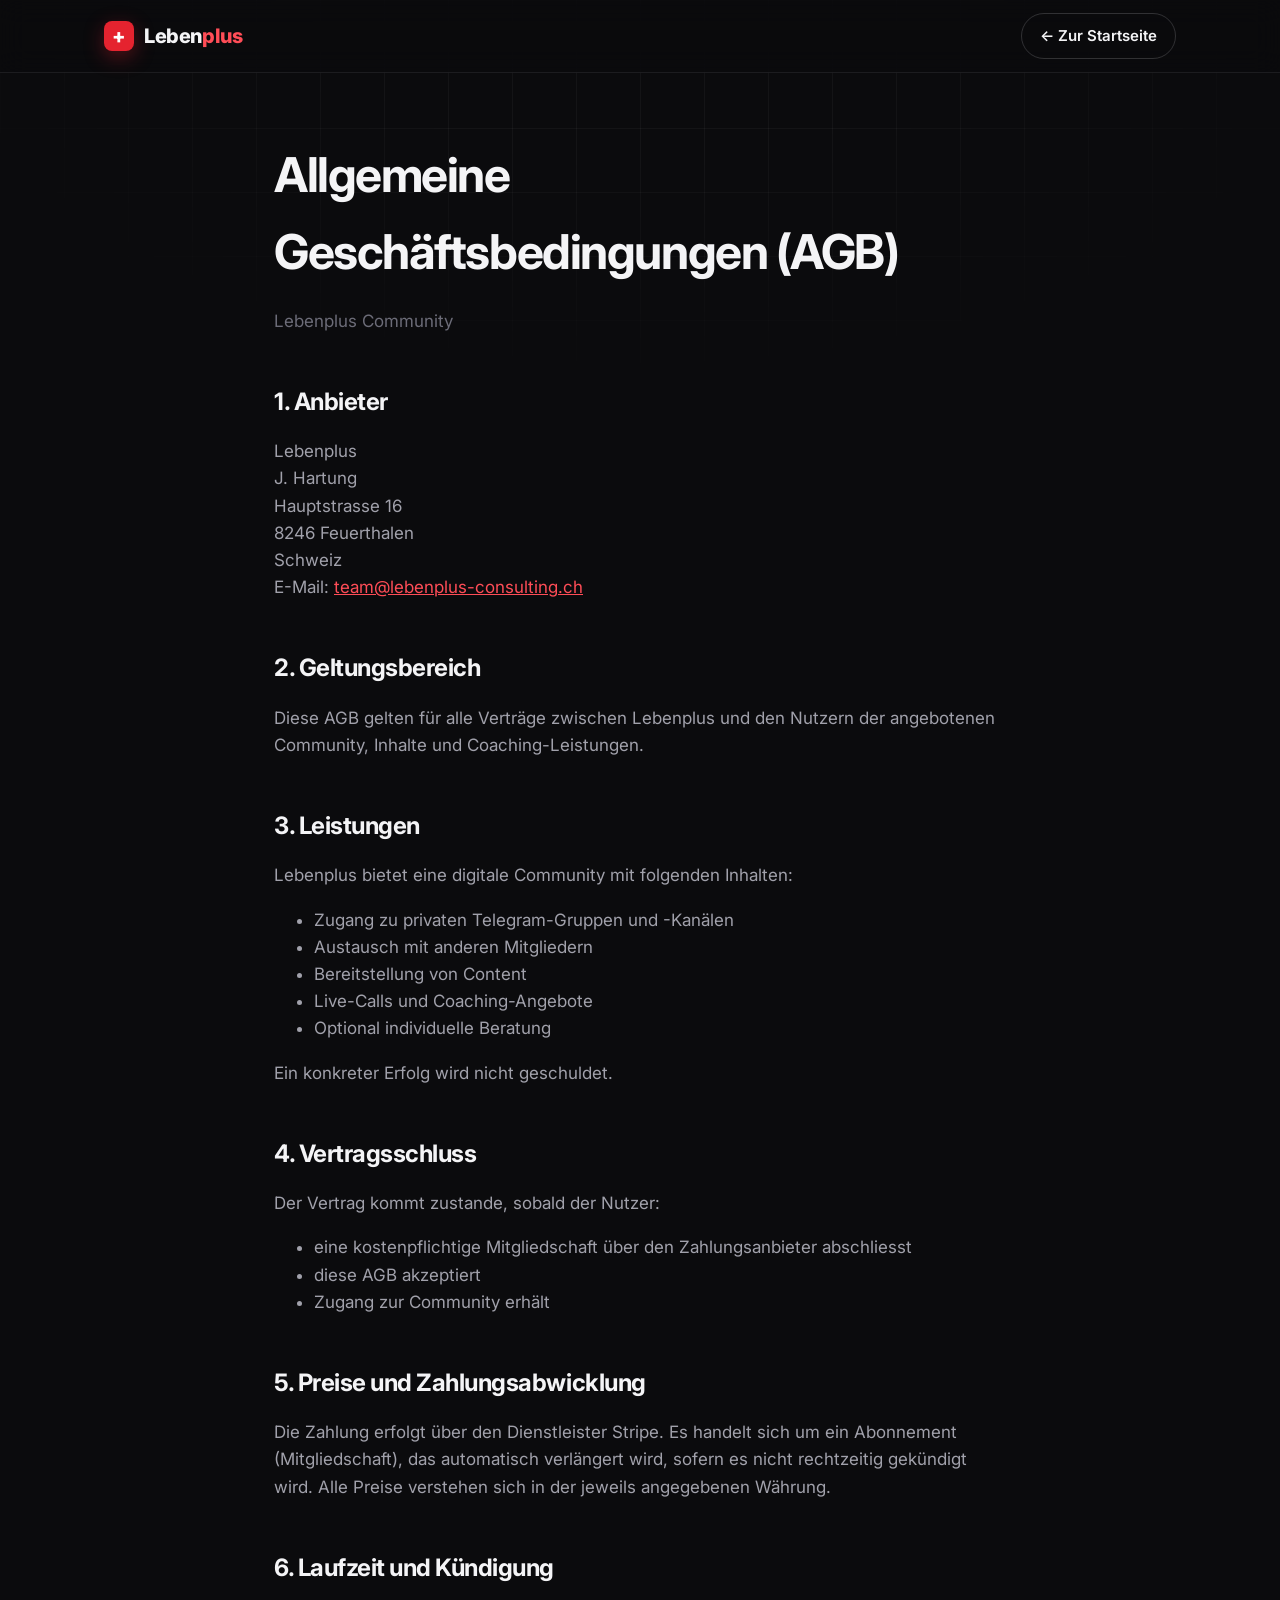
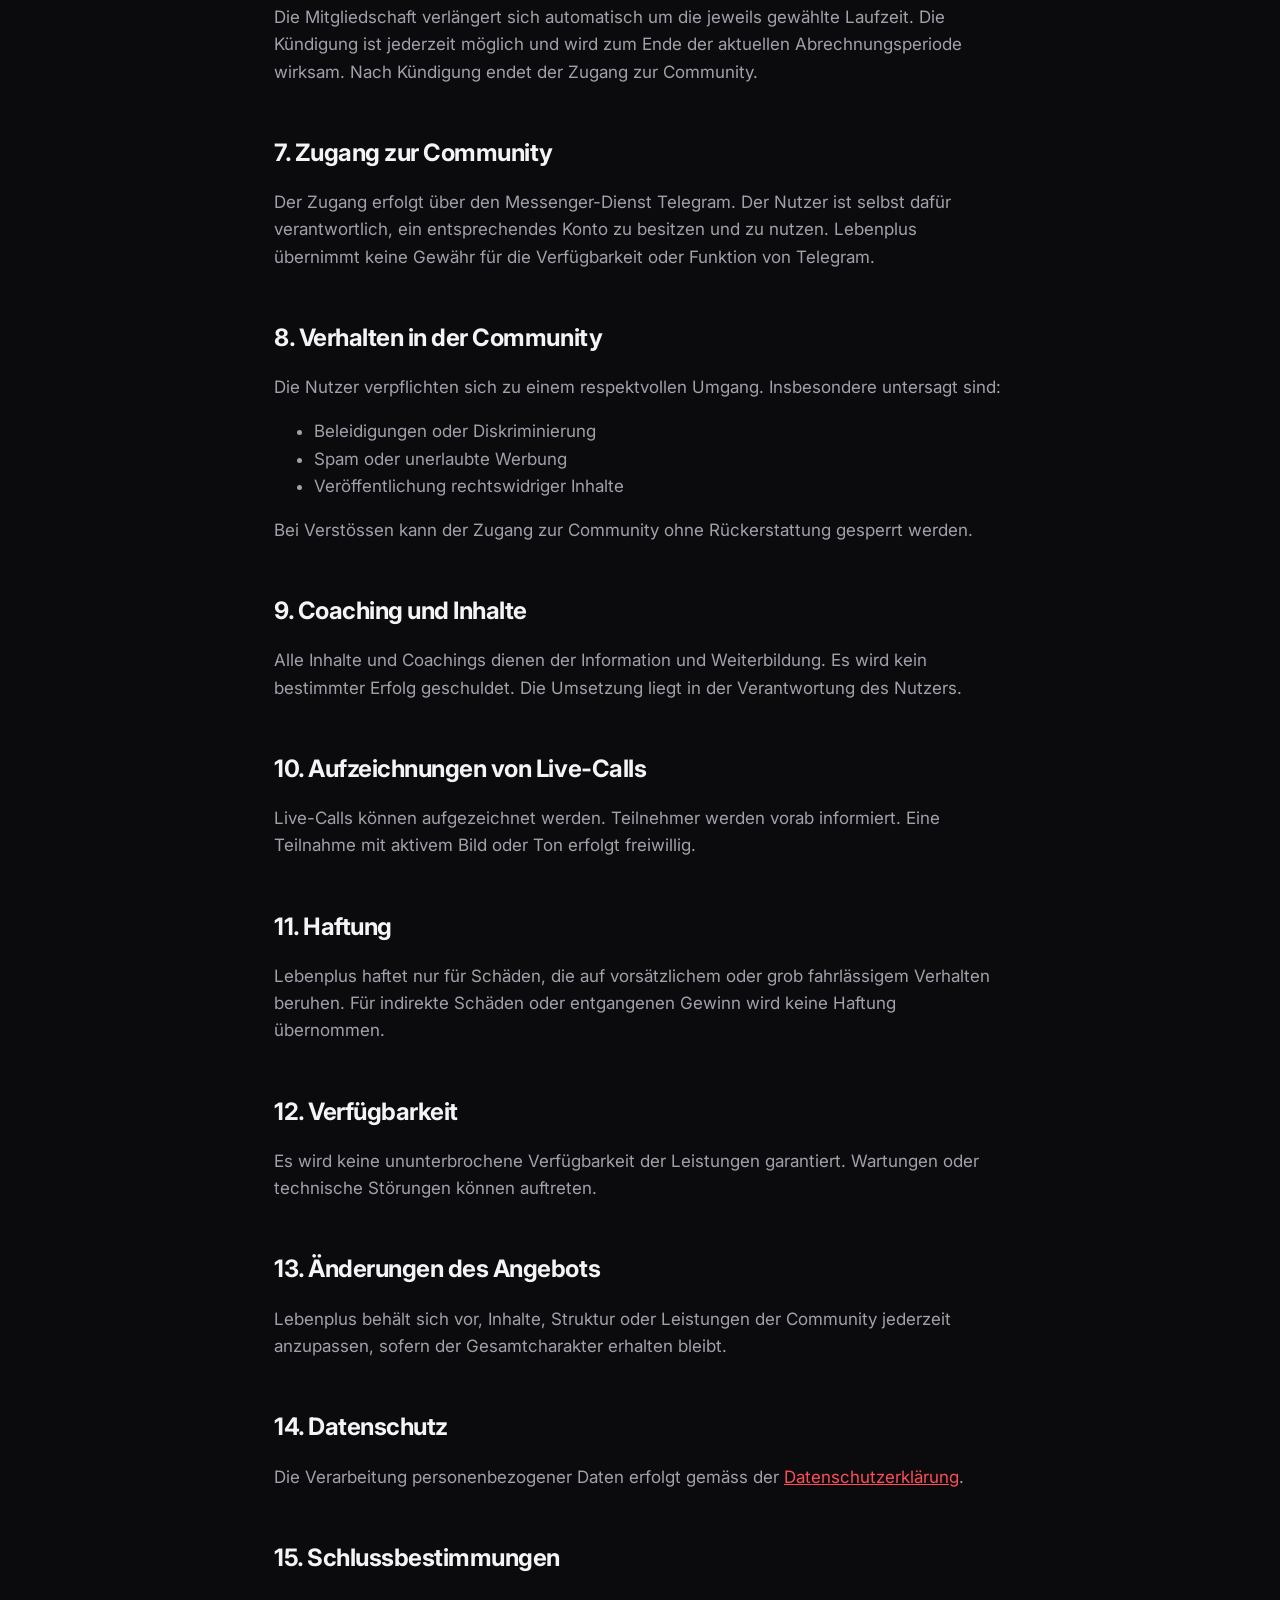
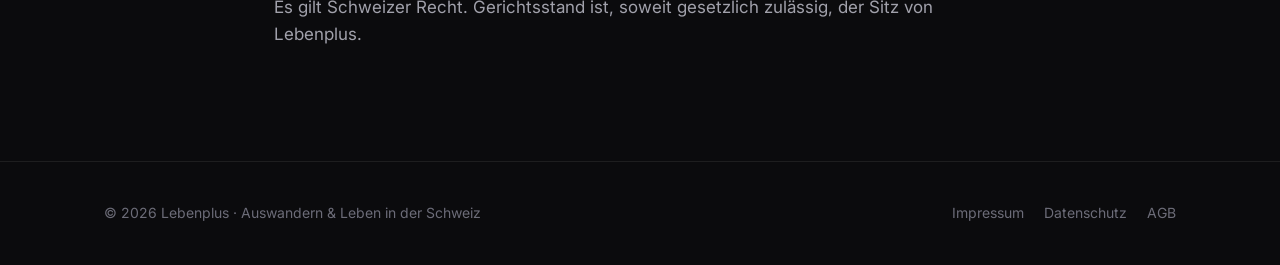
==== agb.html @ 842b08aa "Landingpage Aufnahme-Check neu gestalten: interaktiver und moderner Inhalte 1:1 von der Live-Seite ü" ====
<!doctype html>
<html lang="de">
<head>
  <meta charset="utf-8" />
  <meta name="viewport" content="width=device-width, initial-scale=1" />
  <title>AGB · Lebenplus</title>
  <meta name="robots" content="noindex" />
  <meta name="theme-color" content="#0B0B0D" />
  <link rel="preconnect" href="https://fonts.googleapis.com" />
  <link rel="preconnect" href="https://fonts.gstatic.com" crossorigin />
  <link href="https://fonts.googleapis.com/css2?family=Inter:wght@400;500;600;700;800&display=swap" rel="stylesheet" />
  <link rel="stylesheet" href="styles.css" />
</head>
<body>
  <div class="bg-grid" aria-hidden="true"></div>
  <header class="site-header scrolled">
    <div class="container">
      <a class="brand" href="/" aria-label="Lebenplus Startseite"><span class="brand-mark" aria-hidden="true">+</span><span class="brand-text">Leben<span>plus</span></span></a>
      <a class="btn btn-ghost btn-sm" href="/">← Zur Startseite</a>
    </div>
  </header>
  <main class="legal">
    <div class="container">
      <h1>Allgemeine Geschäftsbedingungen (AGB)</h1>
      <p class="sub">Lebenplus Community</p>

      <h2>1. Anbieter</h2>
      <p>Lebenplus<br />J. Hartung<br />Hauptstrasse 16<br />8246 Feuerthalen<br />Schweiz<br />E-Mail: <a href="mailto:team@lebenplus-consulting.ch">team@lebenplus-consulting.ch</a></p>

      <h2>2. Geltungsbereich</h2>
      <p>Diese AGB gelten für alle Verträge zwischen Lebenplus und den Nutzern der angebotenen Community, Inhalte und Coaching-Leistungen.</p>

      <h2>3. Leistungen</h2>
      <p>Lebenplus bietet eine digitale Community mit folgenden Inhalten:</p>
      <ul><li>Zugang zu privaten Telegram-Gruppen und -Kanälen</li><li>Austausch mit anderen Mitgliedern</li><li>Bereitstellung von Content</li><li>Live-Calls und Coaching-Angebote</li><li>Optional individuelle Beratung</li></ul>
      <p>Ein konkreter Erfolg wird nicht geschuldet.</p>

      <h2>4. Vertragsschluss</h2>
      <p>Der Vertrag kommt zustande, sobald der Nutzer:</p>
      <ul><li>eine kostenpflichtige Mitgliedschaft über den Zahlungsanbieter abschliesst</li><li>diese AGB akzeptiert</li><li>Zugang zur Community erhält</li></ul>

      <h2>5. Preise und Zahlungsabwicklung</h2>
      <p>Die Zahlung erfolgt über den Dienstleister Stripe. Es handelt sich um ein Abonnement (Mitgliedschaft), das automatisch verlängert wird, sofern es nicht rechtzeitig gekündigt wird. Alle Preise verstehen sich in der jeweils angegebenen Währung.</p>

      <h2>6. Laufzeit und Kündigung</h2>
      <p>Die Mitgliedschaft verlängert sich automatisch um die jeweils gewählte Laufzeit. Die Kündigung ist jederzeit möglich und wird zum Ende der aktuellen Abrechnungsperiode wirksam. Nach Kündigung endet der Zugang zur Community.</p>

      <h2>7. Zugang zur Community</h2>
      <p>Der Zugang erfolgt über den Messenger-Dienst Telegram. Der Nutzer ist selbst dafür verantwortlich, ein entsprechendes Konto zu besitzen und zu nutzen. Lebenplus übernimmt keine Gewähr für die Verfügbarkeit oder Funktion von Telegram.</p>

      <h2>8. Verhalten in der Community</h2>
      <p>Die Nutzer verpflichten sich zu einem respektvollen Umgang. Insbesondere untersagt sind:</p>
      <ul><li>Beleidigungen oder Diskriminierung</li><li>Spam oder unerlaubte Werbung</li><li>Veröffentlichung rechtswidriger Inhalte</li></ul>
      <p>Bei Verstössen kann der Zugang zur Community ohne Rückerstattung gesperrt werden.</p>

      <h2>9. Coaching und Inhalte</h2>
      <p>Alle Inhalte und Coachings dienen der Information und Weiterbildung. Es wird kein bestimmter Erfolg geschuldet. Die Umsetzung liegt in der Verantwortung des Nutzers.</p>

      <h2>10. Aufzeichnungen von Live-Calls</h2>
      <p>Live-Calls können aufgezeichnet werden. Teilnehmer werden vorab informiert. Eine Teilnahme mit aktivem Bild oder Ton erfolgt freiwillig.</p>

      <h2>11. Haftung</h2>
      <p>Lebenplus haftet nur für Schäden, die auf vorsätzlichem oder grob fahrlässigem Verhalten beruhen. Für indirekte Schäden oder entgangenen Gewinn wird keine Haftung übernommen.</p>

      <h2>12. Verfügbarkeit</h2>
      <p>Es wird keine ununterbrochene Verfügbarkeit der Leistungen garantiert. Wartungen oder technische Störungen können auftreten.</p>

      <h2>13. Änderungen des Angebots</h2>
      <p>Lebenplus behält sich vor, Inhalte, Struktur oder Leistungen der Community jederzeit anzupassen, sofern der Gesamtcharakter erhalten bleibt.</p>

      <h2>14. Datenschutz</h2>
      <p>Die Verarbeitung personenbezogener Daten erfolgt gemäss der <a href="datenschutz.html">Datenschutzerklärung</a>.</p>

      <h2>15. Schlussbestimmungen</h2>
      <p>Es gilt Schweizer Recht. Gerichtsstand ist, soweit gesetzlich zulässig, der Sitz von Lebenplus.</p>
    </div>
  </main>
  <footer class="site-footer">
    <div class="container">
      <span>© 2026 Lebenplus · Auswandern &amp; Leben in der Schweiz</span>
      <nav><a href="impressum.html">Impressum</a><a href="datenschutz.html">Datenschutz</a><a href="agb.html">AGB</a></nav>
    </div>
  </footer>
</body>
</html>
---- styles.css ----
/* ==========================================================
   Lebenplus – Aufnahme-Check
   Dunkles Design, Schweizer Rot als Akzent
   ========================================================== */

:root {
  --bg: #0b0b0d;
  --bg-2: #111115;
  --surface: #16161b;
  --surface-2: #1d1d24;
  --line: rgba(255, 255, 255, 0.08);
  --line-strong: rgba(255, 255, 255, 0.16);
  --text: #f4f4f6;
  --muted: #a1a1ab;
  --dim: #6c6c78;
  --red: #e5232f;
  --red-soft: #ff4d57;
  --red-glow: rgba(229, 35, 47, 0.35);
  --green: #3ecf8e;
  --amber: #f5b544;
  --radius: 20px;
  --radius-sm: 12px;
  --ease: cubic-bezier(0.22, 1, 0.36, 1);
  --maxw: 1120px;
}

*,
*::before,
*::after { box-sizing: border-box; }

html { scroll-behavior: smooth; -webkit-text-size-adjust: 100%; }

body {
  margin: 0;
  background: var(--bg);
  color: var(--text);
  font-family: "Inter", system-ui, -apple-system, "Segoe UI", sans-serif;
  font-size: 17px;
  line-height: 1.6;
  -webkit-font-smoothing: antialiased;
  overflow-x: hidden;
}

img { max-width: 100%; display: block; }
a { color: inherit; }
button { font: inherit; color: inherit; }

::selection { background: var(--red); color: #fff; }

:focus-visible {
  outline: 2px solid var(--red-soft);
  outline-offset: 3px;
  border-radius: 6px;
}

.container {
  width: 100%;
  max-width: var(--maxw);
  margin: 0 auto;
  padding: 0 24px;
}

/* ---------- Hintergrund-Raster + Rauschen ---------- */
.bg-grid {
  position: fixed;
  inset: 0;
  z-index: -2;
  background-image:
    linear-gradient(var(--line) 1px, transparent 1px),
    linear-gradient(90deg, var(--line) 1px, transparent 1px);
  background-size: 64px 64px;
  mask-image: radial-gradient(ellipse 80% 60% at 50% 0%, #000 30%, transparent 75%);
  -webkit-mask-image: radial-gradient(ellipse 80% 60% at 50% 0%, #000 30%, transparent 75%);
  opacity: 0.5;
  pointer-events: none;
}

/* ---------- Scroll-Fortschritt ---------- */
.scroll-progress {
  position: fixed;
  top: 0;
  left: 0;
  height: 3px;
  width: 100%;
  transform-origin: 0 50%;
  transform: scaleX(0);
  background: linear-gradient(90deg, var(--red), var(--red-soft));
  box-shadow: 0 0 12px var(--red-glow);
  z-index: 100;
}

/* ---------- Header ---------- */
.site-header {
  position: sticky;
  top: 0;
  z-index: 50;
  transition: background 0.3s var(--ease), border-color 0.3s var(--ease);
  border-bottom: 1px solid transparent;
}
.site-header.scrolled {
  background: rgba(11, 11, 13, 0.72);
  backdrop-filter: blur(14px) saturate(140%);
  -webkit-backdrop-filter: blur(14px) saturate(140%);
  border-bottom-color: var(--line);
}
.site-header .container {
  display: flex;
  align-items: center;
  justify-content: space-between;
  height: 72px;
  gap: 16px;
}

.brand {
  display: inline-flex;
  align-items: center;
  gap: 10px;
  text-decoration: none;
  font-weight: 800;
  font-size: 20px;
  letter-spacing: -0.02em;
}
.brand img { height: 28px; width: auto; }
.brand-mark {
  display: inline-grid;
  place-items: center;
  width: 30px;
  height: 30px;
  border-radius: 8px;
  background: var(--red);
  color: #fff;
  font-size: 20px;
  line-height: 1;
  box-shadow: 0 6px 20px var(--red-glow);
}
.brand-text span { color: var(--red-soft); }

/* ---------- Buttons ---------- */
.btn {
  --mx: 50%;
  --my: 50%;
  position: relative;
  display: inline-flex;
  align-items: center;
  justify-content: center;
  gap: 10px;
  padding: 14px 24px;
  border-radius: 999px;
  border: 1px solid transparent;
  font-weight: 600;
  font-size: 16px;
  text-decoration: none;
  cursor: pointer;
  white-space: nowrap;
  overflow: hidden;
  isolation: isolate;
  transition: transform 0.25s var(--ease), box-shadow 0.25s var(--ease),
    background 0.25s var(--ease), border-color 0.25s var(--ease);
}
.btn .arrow { transition: transform 0.3s var(--ease); }
.btn:hover .arrow { transform: translateX(4px); }
.btn:active { transform: scale(0.97); }

.btn-primary {
  background: var(--red);
  color: #fff;
  box-shadow: 0 8px 30px -8px var(--red-glow), inset 0 1px 0 rgba(255, 255, 255, 0.2);
}
.btn-primary::before {
  content: "";
  position: absolute;
  inset: 0;
  z-index: -1;
  background: radial-gradient(160px circle at var(--mx) var(--my), rgba(255, 255, 255, 0.35), transparent 60%);
  opacity: 0;
  transition: opacity 0.3s var(--ease);
}
.btn-primary:hover { box-shadow: 0 14px 40px -8px var(--red-glow), inset 0 1px 0 rgba(255, 255, 255, 0.25); }
.btn-primary:hover::before { opacity: 1; }

.btn-ghost {
  background: transparent;
  border-color: var(--line-strong);
}
.btn-ghost:hover { border-color: var(--text); background: rgba(255, 255, 255, 0.04); }

.btn-sm { padding: 10px 18px; font-size: 15px; }
.btn-lg { padding: 18px 32px; font-size: 17px; }

.btn[disabled] {
  opacity: 0.4;
  cursor: not-allowed;
  box-shadow: none;
}

/* ---------- Hero ---------- */
.hero {
  position: relative;
  padding: 72px 0 96px;
  overflow-x: clip;
}
.hero-glow {
  position: absolute;
  z-index: -1;
  width: 720px;
  height: 720px;
  left: 50%;
  top: -260px;
  transform: translate(-50%, 0);
  background: radial-gradient(circle, var(--red-glow), transparent 65%);
  filter: blur(20px);
  pointer-events: none;
  transition: transform 0.6s var(--ease);
}
.hero-inner {
  display: grid;
  grid-template-columns: 1.25fr 1fr;
  gap: 56px;
  align-items: center;
}

.eyebrow {
  display: inline-flex;
  align-items: center;
  gap: 10px;
  padding: 6px 14px 6px 8px;
  border: 1px solid var(--line-strong);
  border-radius: 999px;
  font-size: 14px;
  color: var(--muted);
  background: rgba(255, 255, 255, 0.03);
}
.eyebrow .dot {
  position: relative;
  width: 8px;
  height: 8px;
  margin-left: 4px;
  border-radius: 50%;
  background: var(--red);
}
.eyebrow .dot::after {
  content: "";
  position: absolute;
  inset: 0;
  border-radius: 50%;
  background: var(--red);
  animation: ping 2s var(--ease) infinite;
}
@keyframes ping {
  0% { transform: scale(1); opacity: 0.8; }
  80%, 100% { transform: scale(3); opacity: 0; }
}

.hero h1 {
  margin: 24px 0 20px;
  font-size: clamp(40px, 6.2vw, 76px);
  line-height: 1.02;
  letter-spacing: -0.035em;
  font-weight: 800;
}
.hero h1 .line { display: block; overflow: hidden; padding-bottom: 0.06em; }
.hero h1 .line > span {
  display: inline-block;
  transform: translateY(105%);
  animation: rise 1s var(--ease) forwards;
}
.hero h1 .line:nth-child(2) > span { animation-delay: 0.12s; }
.hero h1 .accent {
  background: linear-gradient(100deg, var(--red-soft), var(--red) 40%, #ff8a7a);
  -webkit-background-clip: text;
  background-clip: text;
  color: transparent;
}
@keyframes rise { to { transform: translateY(0); } }

.hero-lead {
  max-width: 560px;
  margin: 0 0 32px;
  color: var(--muted);
  font-size: 19px;
}
.hero-lead strong { color: var(--text); font-weight: 600; }

.hero-cta {
  display: flex;
  flex-wrap: wrap;
  align-items: center;
  gap: 16px 24px;
}
.hero-meta {
  display: flex;
  flex-wrap: wrap;
  gap: 6px 14px;
  color: var(--dim);
  font-size: 14px;
}
.hero-meta span { display: inline-flex; align-items: center; gap: 6px; }
.hero-meta span + span::before {
  content: "";
  width: 4px;
  height: 4px;
  border-radius: 50%;
  background: var(--dim);
  margin-right: 8px;
}

/* Hero-Karte: Fortschritt Tag 1 → 90 */
.journey-card {
  position: relative;
  padding: 28px;
  border-radius: 28px;
  background: linear-gradient(180deg, rgba(255, 255, 255, 0.06), rgba(255, 255, 255, 0.02));
  border: 1px solid var(--line-strong);
  box-shadow: 0 30px 80px -30px rgba(0, 0, 0, 0.8);
  transform-style: preserve-3d;
  transition: transform 0.5s var(--ease);
  will-change: transform;
}
.journey-card::before {
  content: "";
  position: absolute;
  inset: -1px;
  border-radius: inherit;
  padding: 1px;
  background: linear-gradient(140deg, var(--red-soft), transparent 40%, transparent 70%, rgba(255, 255, 255, 0.3));
  -webkit-mask: linear-gradient(#000 0 0) content-box, linear-gradient(#000 0 0);
  -webkit-mask-composite: xor;
  mask-composite: exclude;
  pointer-events: none;
}
.journey-head {
  display: flex;
  justify-content: space-between;
  align-items: baseline;
  margin-bottom: 20px;
}
.journey-label { color: var(--muted); font-size: 14px; }
.journey-day {
  font-size: 56px;
  font-weight: 800;
  letter-spacing: -0.04em;
  line-height: 1;
  font-variant-numeric: tabular-nums;
}
.journey-day small { font-size: 18px; color: var(--dim); font-weight: 600; margin-left: 4px; }

.journey-bar {
  position: relative;
  height: 8px;
  border-radius: 99px;
  background: rgba(255, 255, 255, 0.08);
  overflow: hidden;
  margin-bottom: 22px;
}
.journey-bar span {
  position: absolute;
  inset: 0;
  transform-origin: 0 50%;
  transform: scaleX(0);
  background: linear-gradient(90deg, var(--red), var(--red-soft));
  border-radius: inherit;
}

.journey-list { list-style: none; margin: 0; padding: 0; display: grid; gap: 10px; }
.journey-list li {
  display: flex;
  align-items: center;
  gap: 12px;
  padding: 12px 14px;
  border-radius: 14px;
  background: rgba(255, 255, 255, 0.03);
  border: 1px solid var(--line);
  color: var(--muted);
  transition: color 0.4s var(--ease), background 0.4s var(--ease), border-color 0.4s var(--ease);
}
.journey-list .check {
  flex: none;
  display: grid;
  place-items: center;
  width: 24px;
  height: 24px;
  border-radius: 50%;
  border: 1.5px solid var(--line-strong);
  transition: all 0.4s var(--ease);
}
.journey-list .check svg { width: 13px; height: 13px; opacity: 0; transform: scale(0.4); transition: all 0.4s var(--ease); }
.journey-list li.done { color: var(--text); background: rgba(62, 207, 142, 0.06); border-color: rgba(62, 207, 142, 0.25); }
.journey-list li.done .check { background: var(--green); border-color: var(--green); color: #0b0b0d; }
.journey-list li.done .check svg { opacity: 1; transform: scale(1); }
.journey-list .tag { margin-left: auto; font-size: 12px; color: var(--dim); font-variant-numeric: tabular-nums; }

/* ---------- Laufband ---------- */
.marquee {
  border-top: 1px solid var(--line);
  border-bottom: 1px solid var(--line);
  background: var(--bg-2);
  overflow: hidden;
  padding: 18px 0;
  mask-image: linear-gradient(90deg, transparent, #000 10%, #000 90%, transparent);
  -webkit-mask-image: linear-gradient(90deg, transparent, #000 10%, #000 90%, transparent);
}
.marquee-track {
  display: flex;
  width: max-content;
  gap: 48px;
  animation: marquee 32s linear infinite;
}
.marquee:hover .marquee-track { animation-play-state: paused; }
.marquee-item {
  display: inline-flex;
  align-items: center;
  gap: 48px;
  font-size: 22px;
  font-weight: 700;
  letter-spacing: -0.01em;
  color: var(--muted);
  white-space: nowrap;
}
.marquee-item::after { content: "+"; color: var(--red); font-weight: 800; }
@keyframes marquee { to { transform: translateX(-50%); } }

/* ---------- Sektionen ---------- */
section { position: relative; }
.section { padding: 112px 0; }
.section-alt { background: var(--bg-2); border-top: 1px solid var(--line); border-bottom: 1px solid var(--line); }

.section-head { max-width: 720px; margin-bottom: 56px; }
.section-kicker {
  display: inline-block;
  margin-bottom: 14px;
  font-size: 13px;
  font-weight: 700;
  letter-spacing: 0.14em;
  text-transform: uppercase;
  color: var(--red-soft);
}
.section h2 {
  margin: 0 0 16px;
  font-size: clamp(32px, 4.4vw, 52px);
  line-height: 1.08;
  letter-spacing: -0.03em;
  font-weight: 800;
}
.section-lead { margin: 0; color: var(--muted); font-size: 19px; }

/* ---------- Reveal beim Scrollen ---------- */
.reveal {
  opacity: 0;
  transform: translateY(28px);
  transition: opacity 0.9s var(--ease), transform 0.9s var(--ease);
  transition-delay: var(--d, 0s);
}
.reveal.in { opacity: 1; transform: none; }

/* ---------- Spotlight-Karten ---------- */
.card {
  --mx: 50%;
  --my: 50%;
  position: relative;
  padding: 32px;
  border-radius: var(--radius);
  background: var(--surface);
  border: 1px solid var(--line);
  overflow: hidden;
  transition: transform 0.4s var(--ease), border-color 0.4s var(--ease), box-shadow 0.4s var(--ease);
}
.card::before {
  content: "";
  position: absolute;
  inset: 0;
  background: radial-gradient(420px circle at var(--mx) var(--my), rgba(255, 255, 255, 0.07), transparent 45%);
  opacity: 0;
  transition: opacity 0.4s var(--ease);
  pointer-events: none;
}
.card:hover { border-color: var(--line-strong); transform: translateY(-4px); box-shadow: 0 24px 60px -30px rgba(0, 0, 0, 0.9); }
.card:hover::before { opacity: 1; }
.card h3 { margin: 0 0 12px; font-size: 22px; letter-spacing: -0.02em; }
.card p { margin: 0; color: var(--muted); }

/* Wen wir ablehnen */
.fit-grid { display: grid; grid-template-columns: 1fr 1fr; gap: 20px; }
.fit-card h3 { display: flex; align-items: center; gap: 12px; margin-bottom: 20px; }
.fit-icon {
  display: grid;
  place-items: center;
  width: 36px;
  height: 36px;
  border-radius: 10px;
  flex: none;
}
.fit-icon svg { width: 18px; height: 18px; }
.fit-yes .fit-icon { background: rgba(62, 207, 142, 0.12); color: var(--green); }
.fit-no .fit-icon { background: rgba(229, 35, 47, 0.12); color: var(--red-soft); }
.fit-yes:hover { border-color: rgba(62, 207, 142, 0.35); }
.fit-no:hover { border-color: rgba(229, 35, 47, 0.4); }

.fit-list { list-style: none; margin: 0; padding: 0; display: grid; gap: 4px; }
.fit-list li {
  position: relative;
  padding: 12px 12px 12px 34px;
  border-radius: 10px;
  color: var(--muted);
  transition: background 0.25s var(--ease), color 0.25s var(--ease), transform 0.25s var(--ease);
}
.fit-list li::before {
  content: "";
  position: absolute;
  left: 12px;
  top: 21px;
  width: 8px;
  height: 8px;
  border-radius: 50%;
}
.fit-yes .fit-list li::before { background: var(--green); }
.fit-no .fit-list li::before { background: var(--red); }
.fit-list li:hover { background: rgba(255, 255, 255, 0.04); color: var(--text); transform: translateX(4px); }

.note {
  margin-top: 28px;
  padding: 22px 26px;
  border-left: 3px solid var(--red);
  background: linear-gradient(90deg, rgba(229, 35, 47, 0.08), transparent);
  border-radius: 0 var(--radius-sm) var(--radius-sm) 0;
  color: var(--muted);
}
.note strong { color: var(--text); }

/* Kriterien A/B/C */
.criteria-grid { display: grid; grid-template-columns: repeat(3, 1fr); gap: 20px; }
.crit-letter {
  display: inline-grid;
  place-items: center;
  width: 56px;
  height: 56px;
  margin-bottom: 22px;
  border-radius: 16px;
  font-size: 26px;
  font-weight: 800;
  background: var(--surface-2);
  border: 1px solid var(--line-strong);
  transition: background 0.4s var(--ease), color 0.4s var(--ease), transform 0.5s var(--ease), box-shadow 0.4s var(--ease);
}
.card:hover .crit-letter {
  background: var(--red);
  border-color: var(--red);
  transform: rotate(-6deg) scale(1.06);
  box-shadow: 0 10px 30px -6px var(--red-glow);
}

.verdicts {
  display: grid;
  grid-template-columns: repeat(3, 1fr);
  gap: 14px;
  margin-top: 28px;
}
.verdict {
  display: flex;
  gap: 14px;
  align-items: flex-start;
  padding: 20px;
  border-radius: var(--radius-sm);
  border: 1px solid var(--line);
  background: rgba(255, 255, 255, 0.02);
  transition: border-color 0.3s var(--ease), background 0.3s var(--ease);
}
.verdict:hover { background: rgba(255, 255, 255, 0.04); }
.verdict .light {
  flex: none;
  width: 12px;
  height: 12px;
  margin-top: 7px;
  border-radius: 50%;
  box-shadow: 0 0 0 4px rgba(255, 255, 255, 0.04);
}
.verdict strong { display: block; color: var(--text); margin-bottom: 2px; }
.verdict span { color: var(--muted); font-size: 15px; }
.v-green .light { background: var(--green); box-shadow: 0 0 14px rgba(62, 207, 142, 0.6); }
.v-amber .light { background: var(--amber); box-shadow: 0 0 14px rgba(245, 181, 68, 0.6); }
.v-red .light { background: var(--red); box-shadow: 0 0 14px var(--red-glow); }
.v-green:hover { border-color: rgba(62, 207, 142, 0.4); }
.v-amber:hover { border-color: rgba(245, 181, 68, 0.4); }
.v-red:hover { border-color: rgba(229, 35, 47, 0.4); }

/* Phasen-Zeitleiste */
.timeline {
  position: relative;
  display: grid;
  gap: 24px;
  padding-left: 56px;
}
.timeline-rail {
  position: absolute;
  left: 19px;
  top: 8px;
  bottom: 8px;
  width: 2px;
  background: var(--line-strong);
  border-radius: 2px;
}
.timeline-rail span {
  position: absolute;
  inset: 0;
  transform-origin: 50% 0;
  transform: scaleY(0);
  background: linear-gradient(180deg, var(--red-soft), var(--red));
  box-shadow: 0 0 14px var(--red-glow);
  border-radius: inherit;
}
.phase { position: relative; }
.phase-node {
  position: absolute;
  left: -56px;
  top: 28px;
  display: grid;
  place-items: center;
  width: 40px;
  height: 40px;
  border-radius: 50%;
  background: var(--bg);
  border: 2px solid var(--line-strong);
  font-weight: 800;
  font-size: 15px;
  color: var(--muted);
  transition: all 0.5s var(--ease);
  z-index: 1;
}
.phase.active .phase-node {
  border-color: var(--red);
  background: var(--red);
  color: #fff;
  box-shadow: 0 0 0 6px rgba(229, 35, 47, 0.15), 0 0 24px var(--red-glow);
}
.phase-toggle {
  display: flex;
  width: 100%;
  align-items: center;
  gap: 16px;
  padding: 0;
  background: none;
  border: 0;
  text-align: left;
  cursor: pointer;
}
.phase-titles { flex: 1; }
.phase-titles h3 { margin: 0 0 4px; }
.phase-titles p { font-size: 16px; }
.phase-days {
  flex: none;
  padding: 6px 12px;
  border-radius: 999px;
  border: 1px solid var(--line-strong);
  font-size: 13px;
  font-weight: 600;
  color: var(--muted);
  font-variant-numeric: tabular-nums;
}
.phase-chevron {
  flex: none;
  width: 36px;
  height: 36px;
  display: grid;
  place-items: center;
  border-radius: 50%;
  background: var(--surface-2);
  transition: transform 0.4s var(--ease), background 0.3s var(--ease);
}
.phase-chevron svg { width: 16px; height: 16px; }
.phase.open .phase-chevron { transform: rotate(180deg); background: var(--red); }

.phase-body {
  display: grid;
  grid-template-rows: 0fr;
  transition: grid-template-rows 0.5s var(--ease);
}
.phase.open .phase-body { grid-template-rows: 1fr; }
.phase-body > div { overflow: hidden; }
.phase-items {
  list-style: none;
  margin: 0;
  padding: 24px 0 0;
  display: grid;
  grid-template-columns: 1fr 1fr;
  gap: 12px;
}
.phase-items li {
  padding: 16px 18px;
  border-radius: 14px;
  background: rgba(255, 255, 255, 0.03);
  border: 1px solid var(--line);
  color: var(--muted);
  font-size: 15px;
  transition: border-color 0.3s var(--ease), transform 0.3s var(--ease);
}
.phase-items li:hover { border-color: var(--line-strong); transform: translateY(-2px); }
.phase-items strong { display: block; color: var(--text); font-size: 16px; margin-bottom: 4px; }

.included {
  display: grid;
  grid-template-columns: repeat(4, 1fr);
  gap: 16px;
  margin-top: 56px;
}
.inc {
  padding: 24px;
  border-radius: var(--radius);
  background: var(--surface);
  border: 1px solid var(--line);
  transition: transform 0.4s var(--ease), border-color 0.4s var(--ease);
}
.inc:hover { transform: translateY(-4px); border-color: var(--line-strong); }
.inc-num {
  font-size: 44px;
  font-weight: 800;
  letter-spacing: -0.04em;
  line-height: 1;
  margin-bottom: 8px;
  font-variant-numeric: tabular-nums;
}
.inc-num.icon { color: var(--red-soft); }
.inc-num svg { width: 40px; height: 40px; }
.inc p { margin: 0; color: var(--muted); font-size: 15px; }
.inc strong { color: var(--text); }

.guarantee {
  position: relative;
  display: grid;
  grid-template-columns: auto 1fr;
  gap: 28px;
  align-items: center;
  margin-top: 24px;
  padding: 36px;
  border-radius: var(--radius);
  background:
    radial-gradient(600px circle at 0% 0%, rgba(229, 35, 47, 0.18), transparent 55%),
    var(--surface);
  border: 1px solid rgba(229, 35, 47, 0.3);
  overflow: hidden;
}
.shield {
  display: grid;
  place-items: center;
  width: 84px;
  height: 84px;
  border-radius: 24px;
  background: var(--red);
  color: #fff;
  box-shadow: 0 16px 40px -10px var(--red-glow);
  animation: float 5s ease-in-out infinite;
}
.shield svg { width: 40px; height: 40px; }
@keyframes float { 50% { transform: translateY(-6px) rotate(-3deg); } }
.guarantee h3 { margin: 0 0 8px; font-size: 24px; letter-spacing: -0.02em; }
.guarantee p { margin: 0; color: var(--muted); }
.guarantee p strong { color: var(--text); }

/* Preis */
.price-wrap {
  display: grid;
  grid-template-columns: 1fr 1fr;
  gap: 48px;
  align-items: center;
}
.price-card {
  position: relative;
  padding: 40px;
  border-radius: 28px;
  background: linear-gradient(180deg, var(--surface-2), var(--surface));
  border: 1px solid var(--line-strong);
  text-align: center;
  overflow: hidden;
}
.price-card::after {
  content: "";
  position: absolute;
  inset: auto -30% -60% -30%;
  height: 80%;
  background: radial-gradient(closest-side, var(--red-glow), transparent);
  pointer-events: none;
}
.price-switch {
  position: relative;
  display: inline-grid;
  grid-template-columns: 1fr 1fr;
  padding: 4px;
  margin-bottom: 28px;
  border-radius: 999px;
  background: rgba(255, 255, 255, 0.05);
  border: 1px solid var(--line);
}
.price-switch button {
  position: relative;
  z-index: 1;
  padding: 8px 18px;
  border: 0;
  background: none;
  border-radius: 999px;
  font-size: 14px;
  font-weight: 600;
  color: var(--muted);
  cursor: pointer;
  transition: color 0.3s var(--ease);
}
.price-switch button[aria-pressed="true"] { color: #fff; }
.price-switch .pill {
  position: absolute;
  top: 4px;
  bottom: 4px;
  left: 4px;
  width: calc(50% - 4px);
  border-radius: 999px;
  background: var(--red);
  transition: transform 0.4s var(--ease);
}
.price-switch.rates .pill { transform: translateX(100%); }
.price-amount {
  position: relative;
  z-index: 1;
  font-size: clamp(56px, 8vw, 84px);
  font-weight: 800;
  letter-spacing: -0.045em;
  line-height: 1;
  font-variant-numeric: tabular-nums;
}
.price-amount small { font-size: 0.32em; font-weight: 700; color: var(--muted); letter-spacing: 0; margin-left: 6px; }
.price-sub { position: relative; z-index: 1; margin: 14px 0 28px; color: var(--muted); min-height: 1.6em; }
.price-card .btn { position: relative; z-index: 1; }
.price-warn { margin-top: 20px; color: var(--muted); }

/* ---------- Formular ---------- */
.apply {
  max-width: 760px;
  margin: 0 auto;
}
.apply .section-head { text-align: center; margin-left: auto; margin-right: auto; }
.form-shell {
  position: relative;
  padding: 40px;
  border-radius: 28px;
  background: var(--surface);
  border: 1px solid var(--line-strong);
  box-shadow: 0 40px 100px -40px rgba(0, 0, 0, 0.9);
}
.stepper {
  display: grid;
  grid-template-columns: repeat(3, 1fr);
  gap: 8px;
  margin-bottom: 36px;
}
.stepper-item { display: grid; gap: 10px; }
.stepper-bar {
  height: 4px;
  border-radius: 4px;
  background: rgba(255, 255, 255, 0.08);
  overflow: hidden;
}
.stepper-bar span {
  display: block;
  height: 100%;
  width: 100%;
  transform-origin: 0 50%;
  transform: scaleX(0);
  background: var(--red);
  transition: transform 0.6s var(--ease);
}
.stepper-item.done .stepper-bar span,
.stepper-item.current .stepper-bar span { transform: scaleX(1); }
.stepper-label { font-size: 13px; color: var(--dim); font-weight: 600; transition: color 0.3s; }
.stepper-item.current .stepper-label,
.stepper-item.done .stepper-label { color: var(--text); }

.step { display: none; }
.step.active { display: block; animation: stepIn 0.55s var(--ease); }
.step.back { animation: stepBack 0.55s var(--ease); }
@keyframes stepIn { from { opacity: 0; transform: translateX(24px); } to { opacity: 1; transform: none; } }
@keyframes stepBack { from { opacity: 0; transform: translateX(-24px); } to { opacity: 1; transform: none; } }

.step h3 { margin: 0 0 6px; font-size: 26px; letter-spacing: -0.02em; }
.step-intro { margin: 0 0 28px; color: var(--muted); }

.q { margin: 0 0 28px; padding: 0; border: 0; min-width: 0; }
.q legend, .q > label {
  display: block;
  margin-bottom: 12px;
  font-weight: 600;
  font-size: 17px;
}
.options { display: grid; gap: 10px; }
.options.cols-2 { grid-template-columns: 1fr 1fr; }
.options.cols-3 { grid-template-columns: repeat(3, 1fr); }

.opt { position: relative; display: block; cursor: pointer; }
.opt input { position: absolute; opacity: 0; pointer-events: none; }
.opt span {
  display: flex;
  align-items: center;
  gap: 12px;
  min-height: 56px;
  padding: 14px 16px;
  border-radius: 14px;
  border: 1px solid var(--line-strong);
  background: rgba(255, 255, 255, 0.02);
  color: var(--muted);
  transition: all 0.25s var(--ease);
}
.opt span::before {
  content: "";
  flex: none;
  width: 18px;
  height: 18px;
  border-radius: 50%;
  border: 2px solid var(--line-strong);
  transition: all 0.25s var(--ease);
}
.opt:hover span { border-color: rgba(255, 255, 255, 0.3); color: var(--text); background: rgba(255, 255, 255, 0.04); }
.opt input:checked + span {
  border-color: var(--red);
  color: var(--text);
  background: rgba(229, 35, 47, 0.08);
  box-shadow: 0 0 0 3px rgba(229, 35, 47, 0.15);
}
.opt input:checked + span::before {
  border-color: var(--red);
  background: var(--red);
  box-shadow: inset 0 0 0 3px var(--surface);
}
.opt input:focus-visible + span { outline: 2px solid var(--red-soft); outline-offset: 2px; }

.field { display: grid; gap: 8px; margin-bottom: 20px; }
.field label { font-weight: 600; font-size: 15px; }
.input {
  width: 100%;
  padding: 14px 16px;
  border-radius: 14px;
  border: 1px solid var(--line-strong);
  background: rgba(255, 255, 255, 0.03);
  color: var(--text);
  font: inherit;
  font-size: 16px;
  transition: border-color 0.25s var(--ease), box-shadow 0.25s var(--ease), background 0.25s var(--ease);
}
textarea.input { min-height: 104px; resize: vertical; }
.input::placeholder { color: var(--dim); }
.input:hover { border-color: rgba(255, 255, 255, 0.3); }
.input:focus { outline: none; border-color: var(--red); background: rgba(255, 255, 255, 0.05); box-shadow: 0 0 0 4px rgba(229, 35, 47, 0.15); }
.input.invalid, .options.invalid .opt span { border-color: var(--red-soft); }
.fields-2 { display: grid; grid-template-columns: 1fr 1fr; gap: 0 16px; }

.counter { justify-self: end; font-size: 12px; color: var(--dim); font-variant-numeric: tabular-nums; margin-top: -2px; }
.counter.ok { color: var(--green); }

.hint {
  display: grid;
  grid-template-rows: 0fr;
  transition: grid-template-rows 0.45s var(--ease), margin 0.45s var(--ease);
}
.hint > div { overflow: hidden; }
.hint p {
  margin: 0;
  padding: 14px 16px;
  border-radius: 12px;
  background: rgba(245, 181, 68, 0.08);
  border: 1px solid rgba(245, 181, 68, 0.3);
  color: #f7d79a;
  font-size: 15px;
}
.hint.show { grid-template-rows: 1fr; margin-top: 12px; }

.form-error {
  display: none;
  margin: 0 0 16px;
  color: var(--red-soft);
  font-size: 15px;
}
.form-error.show { display: block; animation: shake 0.4s; }
@keyframes shake {
  20%, 60% { transform: translateX(-6px); }
  40%, 80% { transform: translateX(6px); }
}

.form-nav {
  display: flex;
  justify-content: space-between;
  gap: 12px;
  margin-top: 12px;
  padding-top: 24px;
  border-top: 1px solid var(--line);
}
.form-nav .spacer { flex: 1; }
.privacy { margin: 18px 0 0; color: var(--dim); font-size: 14px; text-align: center; }

.btn .spinner {
  display: none;
  width: 16px;
  height: 16px;
  border-radius: 50%;
  border: 2px solid rgba(255, 255, 255, 0.4);
  border-top-color: #fff;
  animation: spin 0.8s linear infinite;
}
.btn.loading .spinner { display: inline-block; }
.btn.loading .arrow { display: none; }
@keyframes spin { to { transform: rotate(360deg); } }

/* Ergebnis */
.result { display: none; text-align: center; padding: 16px 0; }
.result.active { display: block; animation: stepIn 0.6s var(--ease); }
.result-icon {
  display: inline-grid;
  place-items: center;
  width: 76px;
  height: 76px;
  margin-bottom: 20px;
  border-radius: 50%;
  font-size: 34px;
  font-weight: 800;
}
.result-ok .result-icon { background: rgba(62, 207, 142, 0.14); color: var(--green); box-shadow: 0 0 0 10px rgba(62, 207, 142, 0.06); }
.result-ok .result-icon svg { width: 36px; height: 36px; stroke-dasharray: 30; stroke-dashoffset: 30; animation: draw 0.7s 0.3s var(--ease) forwards; }
@keyframes draw { to { stroke-dashoffset: 0; } }
.result-no .result-icon { background: rgba(255, 255, 255, 0.06); color: var(--muted); }
.result h3 { margin: 0 0 12px; font-size: 28px; letter-spacing: -0.02em; }
.result p { margin: 0 auto 16px; max-width: 520px; color: var(--muted); }
.result .small { font-size: 14px; color: var(--dim); }
.calendar-frame {
  width: 100%;
  min-height: 680px;
  margin: 12px 0 16px;
  border: 1px solid var(--line);
  border-radius: 16px;
  background: #fff;
}

/* ---------- FAQ ---------- */
.faq { max-width: 820px; margin: 0 auto; }
.faq .section-head { text-align: center; margin-left: auto; margin-right: auto; }
.faq-item {
  border-bottom: 1px solid var(--line);
}
.faq-q {
  display: flex;
  width: 100%;
  align-items: center;
  justify-content: space-between;
  gap: 20px;
  padding: 24px 4px;
  background: none;
  border: 0;
  text-align: left;
  font-size: 19px;
  font-weight: 600;
  cursor: pointer;
  transition: color 0.25s var(--ease);
}
.faq-q:hover { color: var(--red-soft); }
.faq-plus {
  position: relative;
  flex: none;
  width: 32px;
  height: 32px;
  border-radius: 50%;
  border: 1px solid var(--line-strong);
  transition: transform 0.4s var(--ease), background 0.3s var(--ease), border-color 0.3s var(--ease);
}
.faq-plus::before,
.faq-plus::after {
  content: "";
  position: absolute;
  left: 50%;
  top: 50%;
  width: 12px;
  height: 2px;
  margin: -1px 0 0 -6px;
  background: currentColor;
  border-radius: 2px;
  transition: transform 0.4s var(--ease);
}
.faq-plus::after { transform: rotate(90deg); }
.faq-item.open .faq-plus { transform: rotate(180deg); background: var(--red); border-color: var(--red); color: #fff; }
.faq-item.open .faq-plus::after { transform: rotate(0deg); }
.faq-a {
  display: grid;
  grid-template-rows: 0fr;
  transition: grid-template-rows 0.45s var(--ease);
}
.faq-item.open .faq-a { grid-template-rows: 1fr; }
.faq-a > div { overflow: hidden; }
.faq-a p { margin: 0; padding: 0 4px 24px; color: var(--muted); max-width: 680px; }

/* ---------- Abschluss-CTA ---------- */
.final-cta {
  padding: 96px 0;
  text-align: center;
  overflow: hidden;
}
.final-cta h2 { margin-left: auto; margin-right: auto; max-width: 760px; }
.final-cta .section-lead { margin: 0 auto 32px; max-width: 560px; }

/* ---------- Footer ---------- */
.site-footer {
  padding: 40px 0;
  border-top: 1px solid var(--line);
  color: var(--dim);
  font-size: 14px;
}
.site-footer .container {
  display: flex;
  flex-wrap: wrap;
  justify-content: space-between;
  gap: 12px;
}
.site-footer nav { display: flex; gap: 20px; }
.site-footer a { text-decoration: none; transition: color 0.2s; }
.site-footer a:hover { color: var(--text); }

/* ---------- Sticky-CTA (mobil) ---------- */
.sticky-cta {
  position: fixed;
  left: 16px;
  right: 16px;
  bottom: 16px;
  z-index: 60;
  display: none;
  transform: translateY(140%);
  transition: transform 0.45s var(--ease);
}
.sticky-cta .btn { width: 100%; box-shadow: 0 12px 40px rgba(0, 0, 0, 0.6), 0 8px 30px -8px var(--red-glow); }
.sticky-cta.show { transform: none; }

/* ---------- Rechtstexte ---------- */
.legal { padding: 64px 0 96px; }
.legal .container { max-width: 780px; }
.legal h1 { font-size: clamp(34px, 5vw, 48px); letter-spacing: -0.03em; margin: 0 0 8px; }
.legal h2 { font-size: 24px; letter-spacing: -0.02em; margin: 48px 0 12px; }
.legal h3 { font-size: 18px; margin: 28px 0 8px; }
.legal p, .legal li { color: var(--muted); }
.legal strong { color: var(--text); }
.legal a { color: var(--red-soft); }
.legal .sub { color: var(--dim); margin-bottom: 32px; }

/* ---------- Responsiv ---------- */
@media (max-width: 960px) {
  .hero-inner { grid-template-columns: 1fr; gap: 48px; }
  .journey-card { max-width: 520px; }
  .criteria-grid { grid-template-columns: 1fr; }
  .verdicts { grid-template-columns: 1fr; }
  .included { grid-template-columns: 1fr 1fr; }
  .price-wrap { grid-template-columns: 1fr; gap: 32px; }
}

@media (max-width: 720px) {
  body { font-size: 16px; }
  .container { padding: 0 16px; }
  .site-header .container { height: 64px; }
  .site-header .btn { display: none; }
  .hero { padding: 40px 0 72px; }
  .hero-lead { font-size: 17px; }
  .section { padding: 80px 0; }
  .section-head { margin-bottom: 40px; }
  .section-lead { font-size: 17px; }
  .fit-grid { grid-template-columns: 1fr; }
  .card { padding: 24px; }
  .timeline { padding-left: 44px; }
  .timeline-rail { left: 15px; }
  .phase-node { left: -44px; width: 32px; height: 32px; font-size: 13px; top: 24px; }
  .phase-toggle { flex-wrap: wrap; }
  .phase-titles { flex-basis: calc(100% - 52px); }
  .phase-days { order: 3; }
  .phase-items { grid-template-columns: 1fr; }
  .included { grid-template-columns: 1fr; }
  .guarantee { grid-template-columns: 1fr; padding: 28px; }
  .price-card { padding: 32px 20px; }
  .form-shell { padding: 24px 18px; border-radius: 22px; }
  .options.cols-2, .options.cols-3, .fields-2 { grid-template-columns: 1fr; }
  .form-nav .btn { padding: 14px 18px; }
  .faq-q { font-size: 17px; }
  .sticky-cta { display: block; }
  .site-footer .container { flex-direction: column; }
  .marquee-item { font-size: 18px; gap: 32px; }
  .marquee-track { gap: 32px; }
}

@media (prefers-reduced-motion: reduce) {
  html { scroll-behavior: auto; }
  *, *::before, *::after {
    animation-duration: 0.01ms !important;
    animation-iteration-count: 1 !important;
    transition-duration: 0.01ms !important;
  }
  .reveal { opacity: 1; transform: none; }
  .hero h1 .line > span { transform: none; }
}
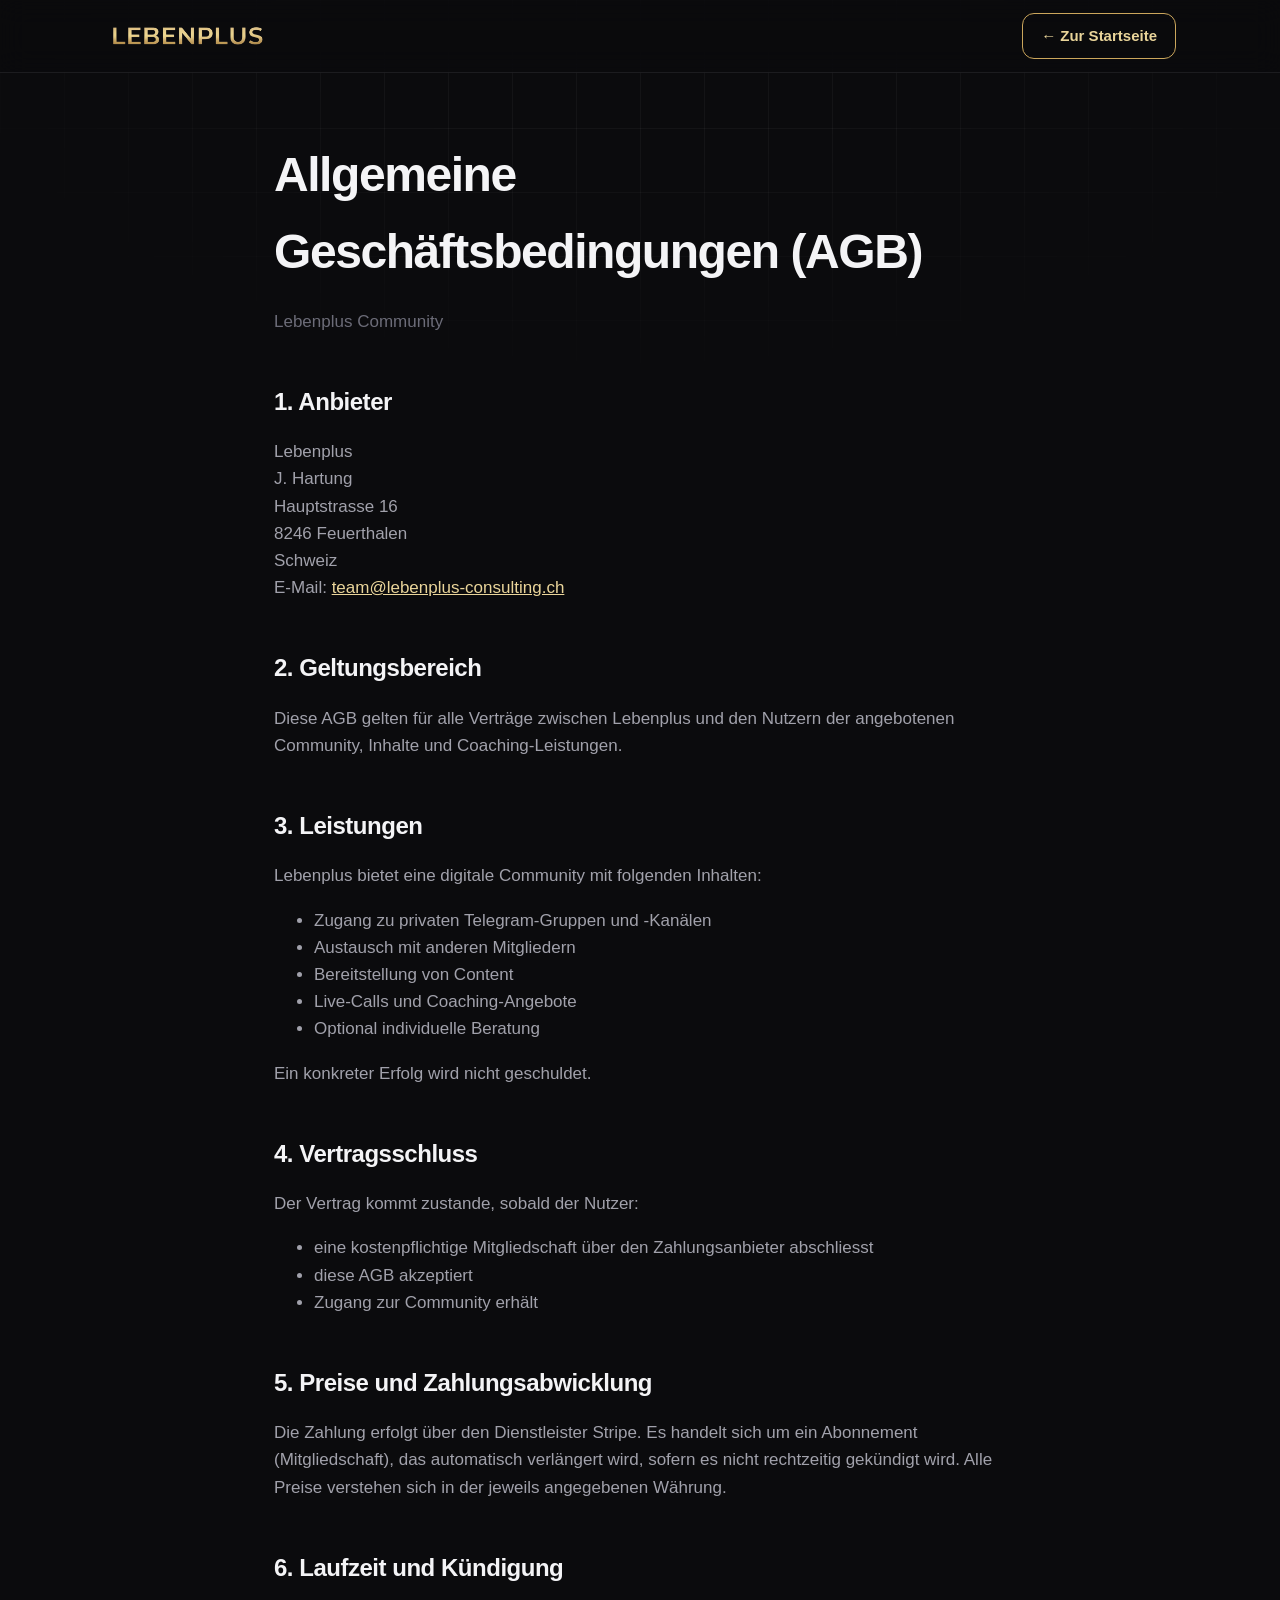
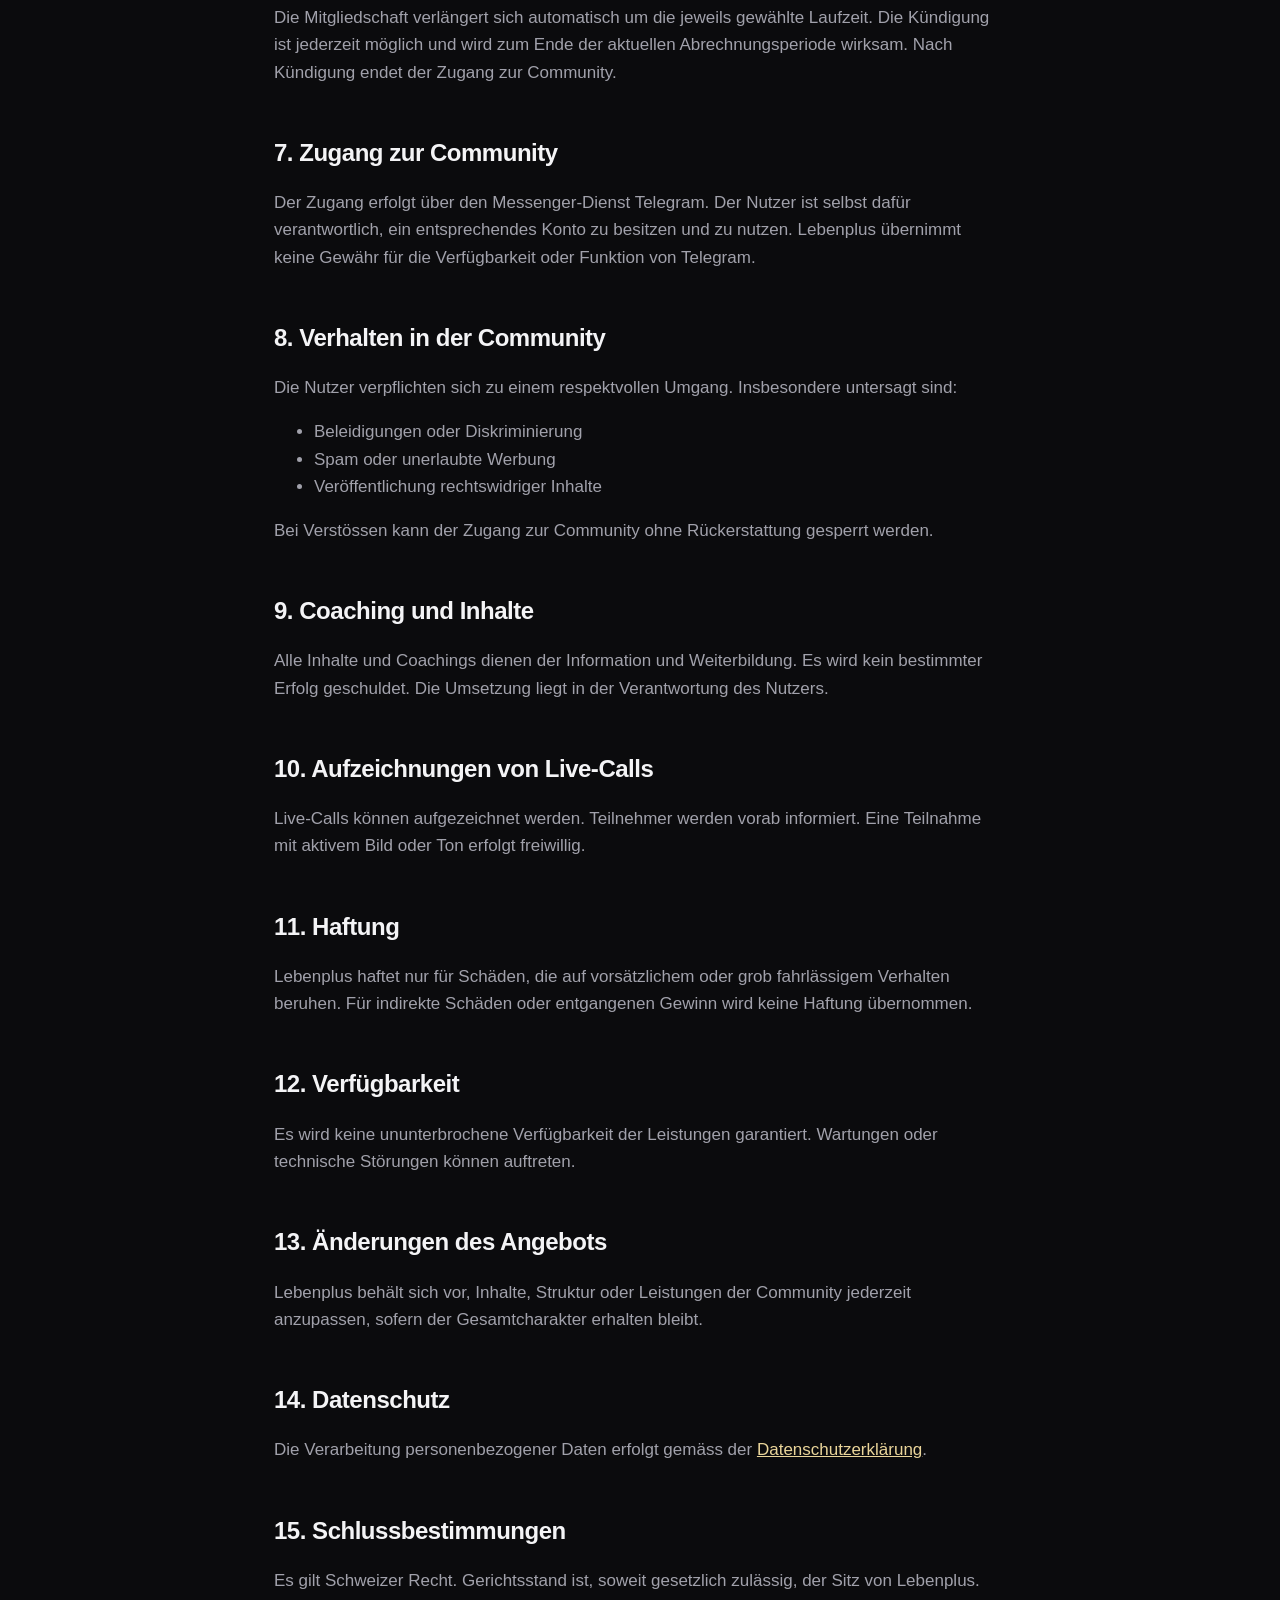
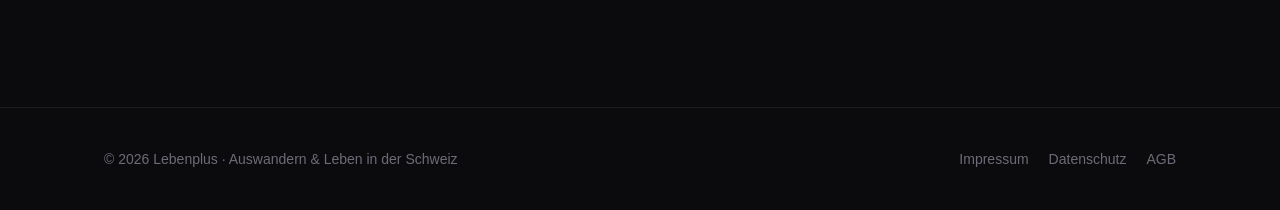
==== commit f713dcc5: "Design an lebenplus-community.ch angleichen: Gold-Akzent, Wordmark, Hintergrundvideos - Farbschema v" ====
--- a/agb.html
+++ b/agb.html
@@ -6,17 +6,18 @@
   <title>AGB · Lebenplus</title>
   <meta name="robots" content="noindex" />
   <meta name="theme-color" content="#0B0B0D" />
-  <link rel="preconnect" href="https://fonts.googleapis.com" />
-  <link rel="preconnect" href="https://fonts.gstatic.com" crossorigin />
-  <link href="https://fonts.googleapis.com/css2?family=Inter:wght@400;500;600;700;800&display=swap" rel="stylesheet" />
+  <link rel="icon" href="favicon.ico" sizes="any" />
+  <link rel="icon" type="image/png" sizes="32x32" href="favicon-32.png" />
+  <link rel="icon" type="image/png" sizes="192x192" href="favicon-192.png" />
+  <link rel="apple-touch-icon" href="favicon-180.png" />
   <link rel="stylesheet" href="styles.css" />
 </head>
 <body>
   <div class="bg-grid" aria-hidden="true"></div>
   <header class="site-header scrolled">
     <div class="container">
-      <a class="brand" href="/" aria-label="Lebenplus Startseite"><span class="brand-mark" aria-hidden="true">+</span><span class="brand-text">Leben<span>plus</span></span></a>
-      <a class="btn btn-ghost btn-sm" href="/">← Zur Startseite</a>
+      <a class="brand" href="./" aria-label="Lebenplus Startseite"><img src="wordmark.png" alt="Lebenplus" /></a>
+      <a class="btn btn-ghost btn-sm" href="./">← Zur Startseite</a>
     </div>
   </header>
   <main class="legal">
--- a/styles.css
+++ b/styles.css
@@ -1,6 +1,6 @@
 /* ==========================================================
    Lebenplus – Aufnahme-Check
-   Dunkles Design, Schweizer Rot als Akzent
+   Dunkles Design mit Gold-Akzent (wie lebenplus-community.ch)
    ========================================================== */
 
 :root {
@@ -13,9 +13,14 @@
   --text: #f4f4f6;
   --muted: #a1a1ab;
   --dim: #6c6c78;
-  --red: #e5232f;
-  --red-soft: #ff4d57;
-  --red-glow: rgba(229, 35, 47, 0.35);
+  --gold: #cba65c;
+  --gold-1: #ead59a;
+  --gold-2: #a97c34;
+  --gold-grad: linear-gradient(135deg, #f0dca0 0%, #cba65c 45%, #a97c34 100%);
+  --gold-glow: rgba(203, 166, 92, 0.35);
+  --on-gold: #1a1305;
+  --danger: #e5232f;
+  --danger-soft: #ff4d57;
   --green: #3ecf8e;
   --amber: #f5b544;
   --radius: 20px;
@@ -34,7 +39,7 @@
   margin: 0;
   background: var(--bg);
   color: var(--text);
-  font-family: "Inter", system-ui, -apple-system, "Segoe UI", sans-serif;
+  font-family: -apple-system, "Segoe UI", Roboto, Helvetica, Arial, sans-serif;
   font-size: 17px;
   line-height: 1.6;
   -webkit-font-smoothing: antialiased;
@@ -45,10 +50,10 @@
 a { color: inherit; }
 button { font: inherit; color: inherit; }
 
-::selection { background: var(--red); color: #fff; }
+::selection { background: var(--gold); color: var(--on-gold); }
 
 :focus-visible {
-  outline: 2px solid var(--red-soft);
+  outline: 2px solid var(--gold-1);
   outline-offset: 3px;
   border-radius: 6px;
 }
@@ -84,8 +89,8 @@
   width: 100%;
   transform-origin: 0 50%;
   transform: scaleX(0);
-  background: linear-gradient(90deg, var(--red), var(--red-soft));
-  box-shadow: 0 0 12px var(--red-glow);
+  background: linear-gradient(90deg, var(--gold), var(--gold-1));
+  box-shadow: 0 0 12px var(--gold-glow);
   z-index: 100;
 }
 
@@ -120,20 +125,20 @@
   font-size: 20px;
   letter-spacing: -0.02em;
 }
-.brand img { height: 28px; width: auto; }
+.brand img { height: 26px; width: auto; max-width: 180px; }
 .brand-mark {
   display: inline-grid;
   place-items: center;
   width: 30px;
   height: 30px;
   border-radius: 8px;
-  background: var(--red);
-  color: #fff;
+  background: var(--gold-grad);
+  color: var(--on-gold);
   font-size: 20px;
   line-height: 1;
-  box-shadow: 0 6px 20px var(--red-glow);
-}
-.brand-text span { color: var(--red-soft); }
+  box-shadow: 0 6px 20px var(--gold-glow);
+}
+.brand-text span { color: var(--gold-1); }
 
 /* ---------- Buttons ---------- */
 .btn {
@@ -145,9 +150,9 @@
   justify-content: center;
   gap: 10px;
   padding: 14px 24px;
-  border-radius: 999px;
+  border-radius: 12px;
   border: 1px solid transparent;
-  font-weight: 600;
+  font-weight: 800;
   font-size: 16px;
   text-decoration: none;
   cursor: pointer;
@@ -162,9 +167,9 @@
 .btn:active { transform: scale(0.97); }
 
 .btn-primary {
-  background: var(--red);
-  color: #fff;
-  box-shadow: 0 8px 30px -8px var(--red-glow), inset 0 1px 0 rgba(255, 255, 255, 0.2);
+  background: var(--gold-grad);
+  color: var(--on-gold);
+  box-shadow: 0 8px 30px -8px var(--gold-glow), inset 0 1px 0 rgba(255, 255, 255, 0.2);
 }
 .btn-primary::before {
   content: "";
@@ -175,14 +180,15 @@
   opacity: 0;
   transition: opacity 0.3s var(--ease);
 }
-.btn-primary:hover { box-shadow: 0 14px 40px -8px var(--red-glow), inset 0 1px 0 rgba(255, 255, 255, 0.25); }
+.btn-primary:hover { box-shadow: 0 14px 40px -8px var(--gold-glow), inset 0 1px 0 rgba(255, 255, 255, 0.25); }
 .btn-primary:hover::before { opacity: 1; }
 
 .btn-ghost {
   background: transparent;
-  border-color: var(--line-strong);
-}
-.btn-ghost:hover { border-color: var(--text); background: rgba(255, 255, 255, 0.04); }
+  border-color: var(--gold);
+  color: var(--gold-1);
+}
+.btn-ghost:hover { border-color: var(--gold-1); background: rgba(203, 166, 92, 0.08); }
 
 .btn-sm { padding: 10px 18px; font-size: 15px; }
 .btn-lg { padding: 18px 32px; font-size: 17px; }
@@ -207,11 +213,38 @@
   left: 50%;
   top: -260px;
   transform: translate(-50%, 0);
-  background: radial-gradient(circle, var(--red-glow), transparent 65%);
+  background: radial-gradient(circle, var(--gold-glow), transparent 65%);
   filter: blur(20px);
   pointer-events: none;
   transition: transform 0.6s var(--ease);
 }
+
+/* Hintergrundvideo mit dunklem Verlauf darüber, wie auf lebenplus-community.ch */
+.has-video { position: relative; isolation: isolate; overflow: hidden; }
+.has-video > .container { position: relative; z-index: 2; }
+.bg-video {
+  position: absolute;
+  inset: 0;
+  z-index: 0;
+  width: 100%;
+  height: 100%;
+  object-fit: cover;
+  opacity: 0.6;
+}
+.bg-video-overlay {
+  position: absolute;
+  inset: 0;
+  z-index: 1;
+  background:
+    radial-gradient(900px 420px at 80% -10%, rgba(203, 166, 92, 0.16), transparent 60%),
+    linear-gradient(180deg, rgba(11, 11, 13, 0.55), rgba(11, 11, 13, 0.82) 65%, var(--bg));
+  pointer-events: none;
+}
+.has-video .hero-glow { z-index: 1; opacity: 0.6; }
+.final-cta .bg-video-overlay {
+  background: linear-gradient(180deg, var(--bg), rgba(11, 11, 13, 0.78) 30%, rgba(11, 11, 13, 0.78) 70%, var(--bg));
+}
+
 .hero-inner {
   display: grid;
   grid-template-columns: 1.25fr 1fr;
@@ -227,8 +260,9 @@
   border: 1px solid var(--line-strong);
   border-radius: 999px;
   font-size: 14px;
-  color: var(--muted);
-  background: rgba(255, 255, 255, 0.03);
+  font-weight: 600;
+  color: var(--gold-1);
+  background: rgba(11, 11, 13, 0.5);
 }
 .eyebrow .dot {
   position: relative;
@@ -236,14 +270,14 @@
   height: 8px;
   margin-left: 4px;
   border-radius: 50%;
-  background: var(--red);
+  background: var(--gold-grad);
 }
 .eyebrow .dot::after {
   content: "";
   position: absolute;
   inset: 0;
   border-radius: 50%;
-  background: var(--red);
+  background: var(--gold-grad);
   animation: ping 2s var(--ease) infinite;
 }
 @keyframes ping {
@@ -266,7 +300,7 @@
 }
 .hero h1 .line:nth-child(2) > span { animation-delay: 0.12s; }
 .hero h1 .accent {
-  background: linear-gradient(100deg, var(--red-soft), var(--red) 40%, #ff8a7a);
+  background: var(--gold-grad);
   -webkit-background-clip: text;
   background-clip: text;
   color: transparent;
@@ -276,7 +310,7 @@
 .hero-lead {
   max-width: 560px;
   margin: 0 0 32px;
-  color: var(--muted);
+  color: #c7cbd1;
   font-size: 19px;
 }
 .hero-lead strong { color: var(--text); font-weight: 600; }
@@ -309,8 +343,10 @@
   position: relative;
   padding: 28px;
   border-radius: 28px;
-  background: linear-gradient(180deg, rgba(255, 255, 255, 0.06), rgba(255, 255, 255, 0.02));
-  border: 1px solid var(--line-strong);
+  background: linear-gradient(180deg, rgba(22, 23, 27, 0.82), rgba(17, 17, 20, 0.72));
+  backdrop-filter: blur(12px);
+  -webkit-backdrop-filter: blur(12px);
+  border: 1px solid rgba(203, 166, 92, 0.35);
   box-shadow: 0 30px 80px -30px rgba(0, 0, 0, 0.8);
   transform-style: preserve-3d;
   transition: transform 0.5s var(--ease);
@@ -322,7 +358,7 @@
   inset: -1px;
   border-radius: inherit;
   padding: 1px;
-  background: linear-gradient(140deg, var(--red-soft), transparent 40%, transparent 70%, rgba(255, 255, 255, 0.3));
+  background: linear-gradient(140deg, var(--gold-1), transparent 40%, transparent 70%, rgba(255, 255, 255, 0.3));
   -webkit-mask: linear-gradient(#000 0 0) content-box, linear-gradient(#000 0 0);
   -webkit-mask-composite: xor;
   mask-composite: exclude;
@@ -357,7 +393,7 @@
   inset: 0;
   transform-origin: 0 50%;
   transform: scaleX(0);
-  background: linear-gradient(90deg, var(--red), var(--red-soft));
+  background: linear-gradient(90deg, var(--gold), var(--gold-1));
   border-radius: inherit;
 }
 
@@ -416,7 +452,7 @@
   color: var(--muted);
   white-space: nowrap;
 }
-.marquee-item::after { content: "+"; color: var(--red); font-weight: 800; }
+.marquee-item::after { content: "+"; color: var(--gold); font-weight: 800; }
 @keyframes marquee { to { transform: translateX(-50%); } }
 
 /* ---------- Sektionen ---------- */
@@ -432,7 +468,10 @@
   font-weight: 700;
   letter-spacing: 0.14em;
   text-transform: uppercase;
-  color: var(--red-soft);
+  background: var(--gold-grad);
+  -webkit-background-clip: text;
+  background-clip: text;
+  color: transparent;
 }
 .section h2 {
   margin: 0 0 16px;
@@ -491,7 +530,7 @@
 }
 .fit-icon svg { width: 18px; height: 18px; }
 .fit-yes .fit-icon { background: rgba(62, 207, 142, 0.12); color: var(--green); }
-.fit-no .fit-icon { background: rgba(229, 35, 47, 0.12); color: var(--red-soft); }
+.fit-no .fit-icon { background: rgba(229, 35, 47, 0.12); color: var(--danger-soft); }
 .fit-yes:hover { border-color: rgba(62, 207, 142, 0.35); }
 .fit-no:hover { border-color: rgba(229, 35, 47, 0.4); }
 
@@ -513,14 +552,14 @@
   border-radius: 50%;
 }
 .fit-yes .fit-list li::before { background: var(--green); }
-.fit-no .fit-list li::before { background: var(--red); }
+.fit-no .fit-list li::before { background: var(--danger); }
 .fit-list li:hover { background: rgba(255, 255, 255, 0.04); color: var(--text); transform: translateX(4px); }
 
 .note {
   margin-top: 28px;
   padding: 22px 26px;
-  border-left: 3px solid var(--red);
-  background: linear-gradient(90deg, rgba(229, 35, 47, 0.08), transparent);
+  border-left: 3px solid var(--gold);
+  background: linear-gradient(90deg, rgba(203, 166, 92, 0.08), transparent);
   border-radius: 0 var(--radius-sm) var(--radius-sm) 0;
   color: var(--muted);
 }
@@ -542,10 +581,11 @@
   transition: background 0.4s var(--ease), color 0.4s var(--ease), transform 0.5s var(--ease), box-shadow 0.4s var(--ease);
 }
 .card:hover .crit-letter {
-  background: var(--red);
-  border-color: var(--red);
+  background: var(--gold-grad);
+  color: var(--on-gold);
+  border-color: var(--gold);
   transform: rotate(-6deg) scale(1.06);
-  box-shadow: 0 10px 30px -6px var(--red-glow);
+  box-shadow: 0 10px 30px -6px var(--gold-glow);
 }
 
 .verdicts {
@@ -577,7 +617,7 @@
 .verdict span { color: var(--muted); font-size: 15px; }
 .v-green .light { background: var(--green); box-shadow: 0 0 14px rgba(62, 207, 142, 0.6); }
 .v-amber .light { background: var(--amber); box-shadow: 0 0 14px rgba(245, 181, 68, 0.6); }
-.v-red .light { background: var(--red); box-shadow: 0 0 14px var(--red-glow); }
+.v-red .light { background: var(--danger); box-shadow: 0 0 14px rgba(229, 35, 47, 0.5); }
 .v-green:hover { border-color: rgba(62, 207, 142, 0.4); }
 .v-amber:hover { border-color: rgba(245, 181, 68, 0.4); }
 .v-red:hover { border-color: rgba(229, 35, 47, 0.4); }
@@ -603,8 +643,8 @@
   inset: 0;
   transform-origin: 50% 0;
   transform: scaleY(0);
-  background: linear-gradient(180deg, var(--red-soft), var(--red));
-  box-shadow: 0 0 14px var(--red-glow);
+  background: linear-gradient(180deg, var(--gold-1), var(--gold));
+  box-shadow: 0 0 14px var(--gold-glow);
   border-radius: inherit;
 }
 .phase { position: relative; }
@@ -626,10 +666,10 @@
   z-index: 1;
 }
 .phase.active .phase-node {
-  border-color: var(--red);
-  background: var(--red);
-  color: #fff;
-  box-shadow: 0 0 0 6px rgba(229, 35, 47, 0.15), 0 0 24px var(--red-glow);
+  border-color: var(--gold);
+  background: var(--gold-grad);
+  color: var(--on-gold);
+  box-shadow: 0 0 0 6px rgba(203, 166, 92, 0.15), 0 0 24px var(--gold-glow);
 }
 .phase-toggle {
   display: flex;
@@ -666,7 +706,7 @@
   transition: transform 0.4s var(--ease), background 0.3s var(--ease);
 }
 .phase-chevron svg { width: 16px; height: 16px; }
-.phase.open .phase-chevron { transform: rotate(180deg); background: var(--red); }
+.phase.open .phase-chevron { transform: rotate(180deg); background: var(--gold-grad); color: var(--on-gold); }
 
 .phase-body {
   display: grid;
@@ -717,7 +757,7 @@
   margin-bottom: 8px;
   font-variant-numeric: tabular-nums;
 }
-.inc-num.icon { color: var(--red-soft); }
+.inc-num.icon { color: var(--gold-1); }
 .inc-num svg { width: 40px; height: 40px; }
 .inc p { margin: 0; color: var(--muted); font-size: 15px; }
 .inc strong { color: var(--text); }
@@ -732,9 +772,9 @@
   padding: 36px;
   border-radius: var(--radius);
   background:
-    radial-gradient(600px circle at 0% 0%, rgba(229, 35, 47, 0.18), transparent 55%),
+    radial-gradient(600px circle at 0% 0%, rgba(203, 166, 92, 0.18), transparent 55%),
     var(--surface);
-  border: 1px solid rgba(229, 35, 47, 0.3);
+  border: 1px solid rgba(203, 166, 92, 0.3);
   overflow: hidden;
 }
 .shield {
@@ -743,9 +783,9 @@
   width: 84px;
   height: 84px;
   border-radius: 24px;
-  background: var(--red);
-  color: #fff;
-  box-shadow: 0 16px 40px -10px var(--red-glow);
+  background: var(--gold-grad);
+  color: var(--on-gold);
+  box-shadow: 0 16px 40px -10px var(--gold-glow);
   animation: float 5s ease-in-out infinite;
 }
 .shield svg { width: 40px; height: 40px; }
@@ -775,7 +815,7 @@
   position: absolute;
   inset: auto -30% -60% -30%;
   height: 80%;
-  background: radial-gradient(closest-side, var(--red-glow), transparent);
+  background: radial-gradient(closest-side, var(--gold-glow), transparent);
   pointer-events: none;
 }
 .price-switch {
@@ -801,7 +841,7 @@
   cursor: pointer;
   transition: color 0.3s var(--ease);
 }
-.price-switch button[aria-pressed="true"] { color: #fff; }
+.price-switch button[aria-pressed="true"] { color: var(--on-gold); }
 .price-switch .pill {
   position: absolute;
   top: 4px;
@@ -809,7 +849,7 @@
   left: 4px;
   width: calc(50% - 4px);
   border-radius: 999px;
-  background: var(--red);
+  background: var(--gold-grad);
   transition: transform 0.4s var(--ease);
 }
 .price-switch.rates .pill { transform: translateX(100%); }
@@ -860,7 +900,7 @@
   width: 100%;
   transform-origin: 0 50%;
   transform: scaleX(0);
-  background: var(--red);
+  background: var(--gold-grad);
   transition: transform 0.6s var(--ease);
 }
 .stepper-item.done .stepper-bar span,
@@ -914,17 +954,17 @@
 }
 .opt:hover span { border-color: rgba(255, 255, 255, 0.3); color: var(--text); background: rgba(255, 255, 255, 0.04); }
 .opt input:checked + span {
-  border-color: var(--red);
+  border-color: var(--gold);
   color: var(--text);
-  background: rgba(229, 35, 47, 0.08);
-  box-shadow: 0 0 0 3px rgba(229, 35, 47, 0.15);
+  background: rgba(203, 166, 92, 0.08);
+  box-shadow: 0 0 0 3px rgba(203, 166, 92, 0.15);
 }
 .opt input:checked + span::before {
-  border-color: var(--red);
-  background: var(--red);
+  border-color: var(--gold);
+  background: var(--gold-grad);
   box-shadow: inset 0 0 0 3px var(--surface);
 }
-.opt input:focus-visible + span { outline: 2px solid var(--red-soft); outline-offset: 2px; }
+.opt input:focus-visible + span { outline: 2px solid var(--gold-1); outline-offset: 2px; }
 
 .field { display: grid; gap: 8px; margin-bottom: 20px; }
 .field label { font-weight: 600; font-size: 15px; }
@@ -942,8 +982,8 @@
 textarea.input { min-height: 104px; resize: vertical; }
 .input::placeholder { color: var(--dim); }
 .input:hover { border-color: rgba(255, 255, 255, 0.3); }
-.input:focus { outline: none; border-color: var(--red); background: rgba(255, 255, 255, 0.05); box-shadow: 0 0 0 4px rgba(229, 35, 47, 0.15); }
-.input.invalid, .options.invalid .opt span { border-color: var(--red-soft); }
+.input:focus { outline: none; border-color: var(--gold); background: rgba(255, 255, 255, 0.05); box-shadow: 0 0 0 4px rgba(203, 166, 92, 0.15); }
+.input.invalid, .options.invalid .opt span { border-color: var(--gold-1); }
 .fields-2 { display: grid; grid-template-columns: 1fr 1fr; gap: 0 16px; }
 
 .counter { justify-self: end; font-size: 12px; color: var(--dim); font-variant-numeric: tabular-nums; margin-top: -2px; }
@@ -969,7 +1009,7 @@
 .form-error {
   display: none;
   margin: 0 0 16px;
-  color: var(--red-soft);
+  color: var(--gold-1);
   font-size: 15px;
 }
 .form-error.show { display: block; animation: shake 0.4s; }
@@ -994,8 +1034,8 @@
   width: 16px;
   height: 16px;
   border-radius: 50%;
-  border: 2px solid rgba(255, 255, 255, 0.4);
-  border-top-color: #fff;
+  border: 2px solid rgba(26, 19, 5, 0.3);
+  border-top-color: var(--on-gold);
   animation: spin 0.8s linear infinite;
 }
 .btn.loading .spinner { display: inline-block; }
@@ -1052,7 +1092,7 @@
   cursor: pointer;
   transition: color 0.25s var(--ease);
 }
-.faq-q:hover { color: var(--red-soft); }
+.faq-q:hover { color: var(--gold-1); }
 .faq-plus {
   position: relative;
   flex: none;
@@ -1076,7 +1116,7 @@
   transition: transform 0.4s var(--ease);
 }
 .faq-plus::after { transform: rotate(90deg); }
-.faq-item.open .faq-plus { transform: rotate(180deg); background: var(--red); border-color: var(--red); color: #fff; }
+.faq-item.open .faq-plus { transform: rotate(180deg); background: var(--gold-grad); border-color: var(--gold); color: var(--on-gold); }
 .faq-item.open .faq-plus::after { transform: rotate(0deg); }
 .faq-a {
   display: grid;
@@ -1124,7 +1164,7 @@
   transform: translateY(140%);
   transition: transform 0.45s var(--ease);
 }
-.sticky-cta .btn { width: 100%; box-shadow: 0 12px 40px rgba(0, 0, 0, 0.6), 0 8px 30px -8px var(--red-glow); }
+.sticky-cta .btn { width: 100%; box-shadow: 0 12px 40px rgba(0, 0, 0, 0.6), 0 8px 30px -8px var(--gold-glow); }
 .sticky-cta.show { transform: none; }
 
 /* ---------- Rechtstexte ---------- */
@@ -1135,7 +1175,7 @@
 .legal h3 { font-size: 18px; margin: 28px 0 8px; }
 .legal p, .legal li { color: var(--muted); }
 .legal strong { color: var(--text); }
-.legal a { color: var(--red-soft); }
+.legal a { color: var(--gold-1); }
 .legal .sub { color: var(--dim); margin-bottom: 32px; }
 
 /* ---------- Responsiv ---------- */
